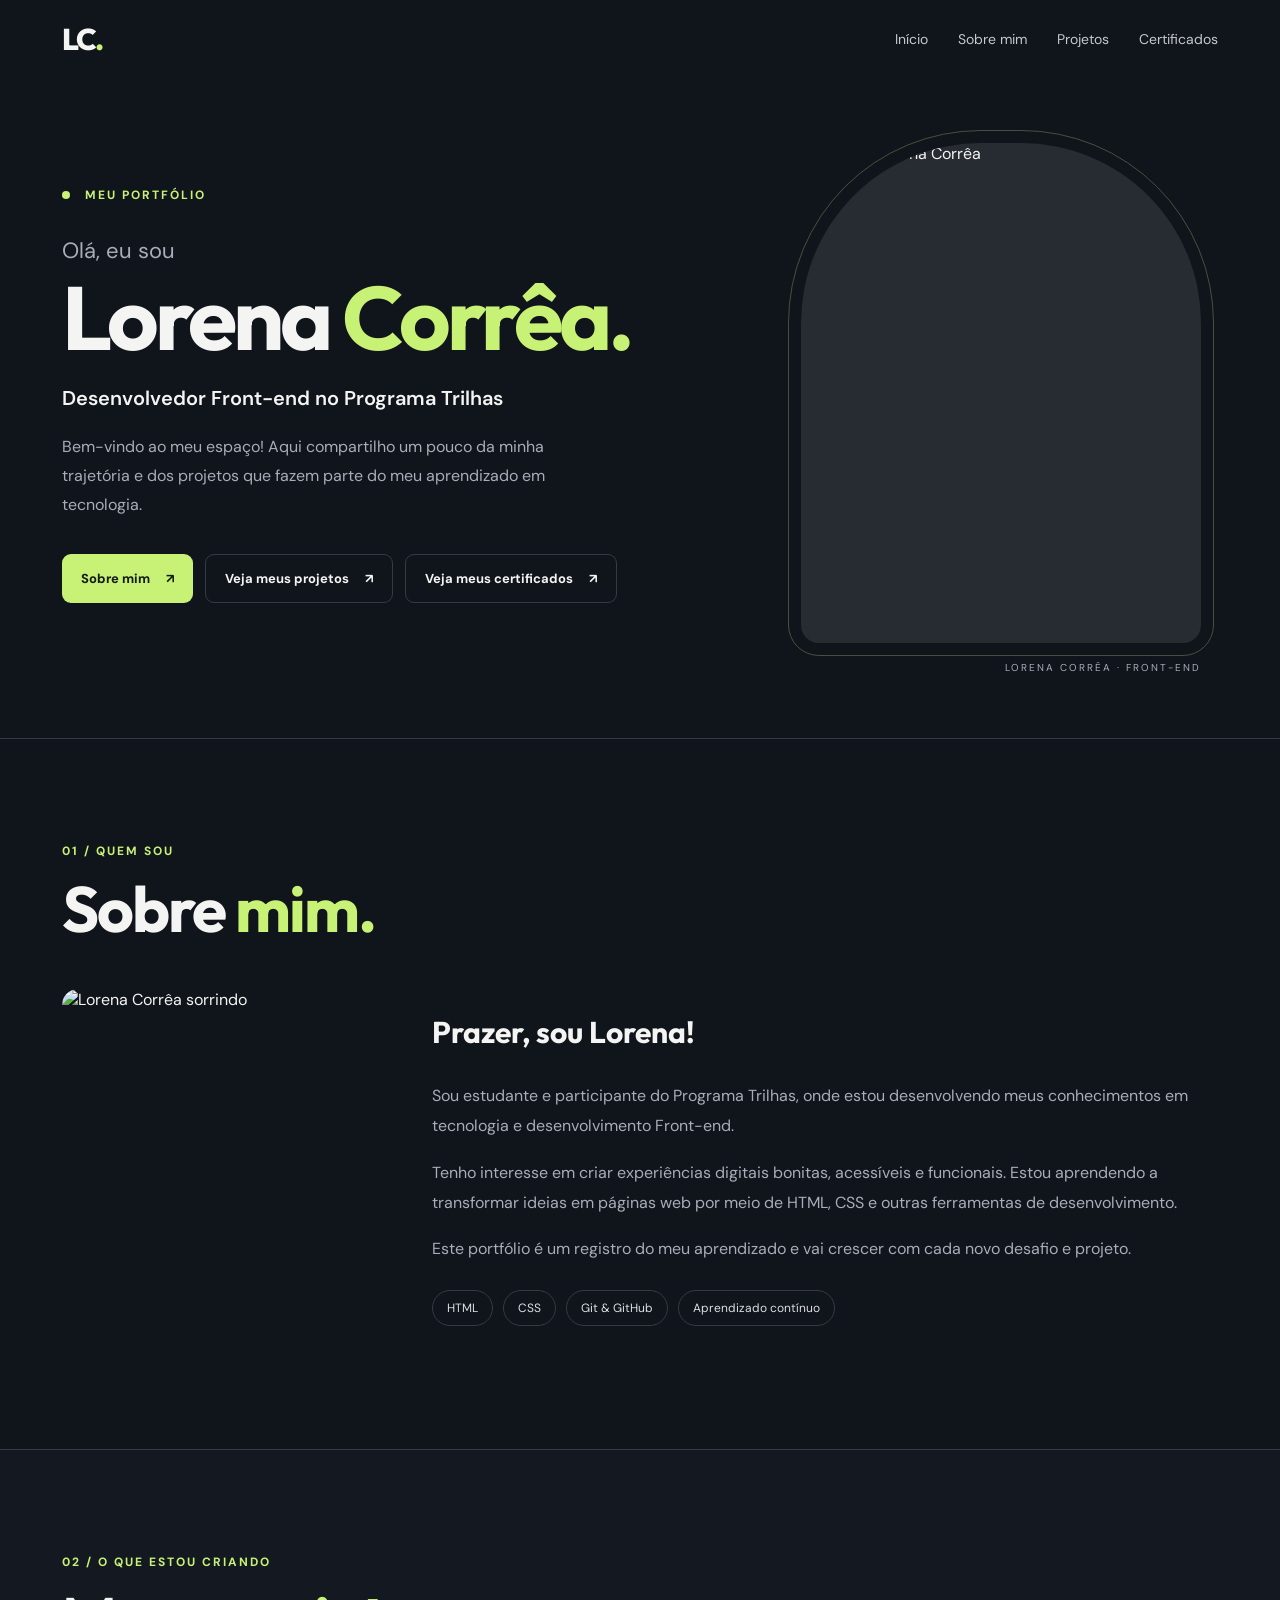
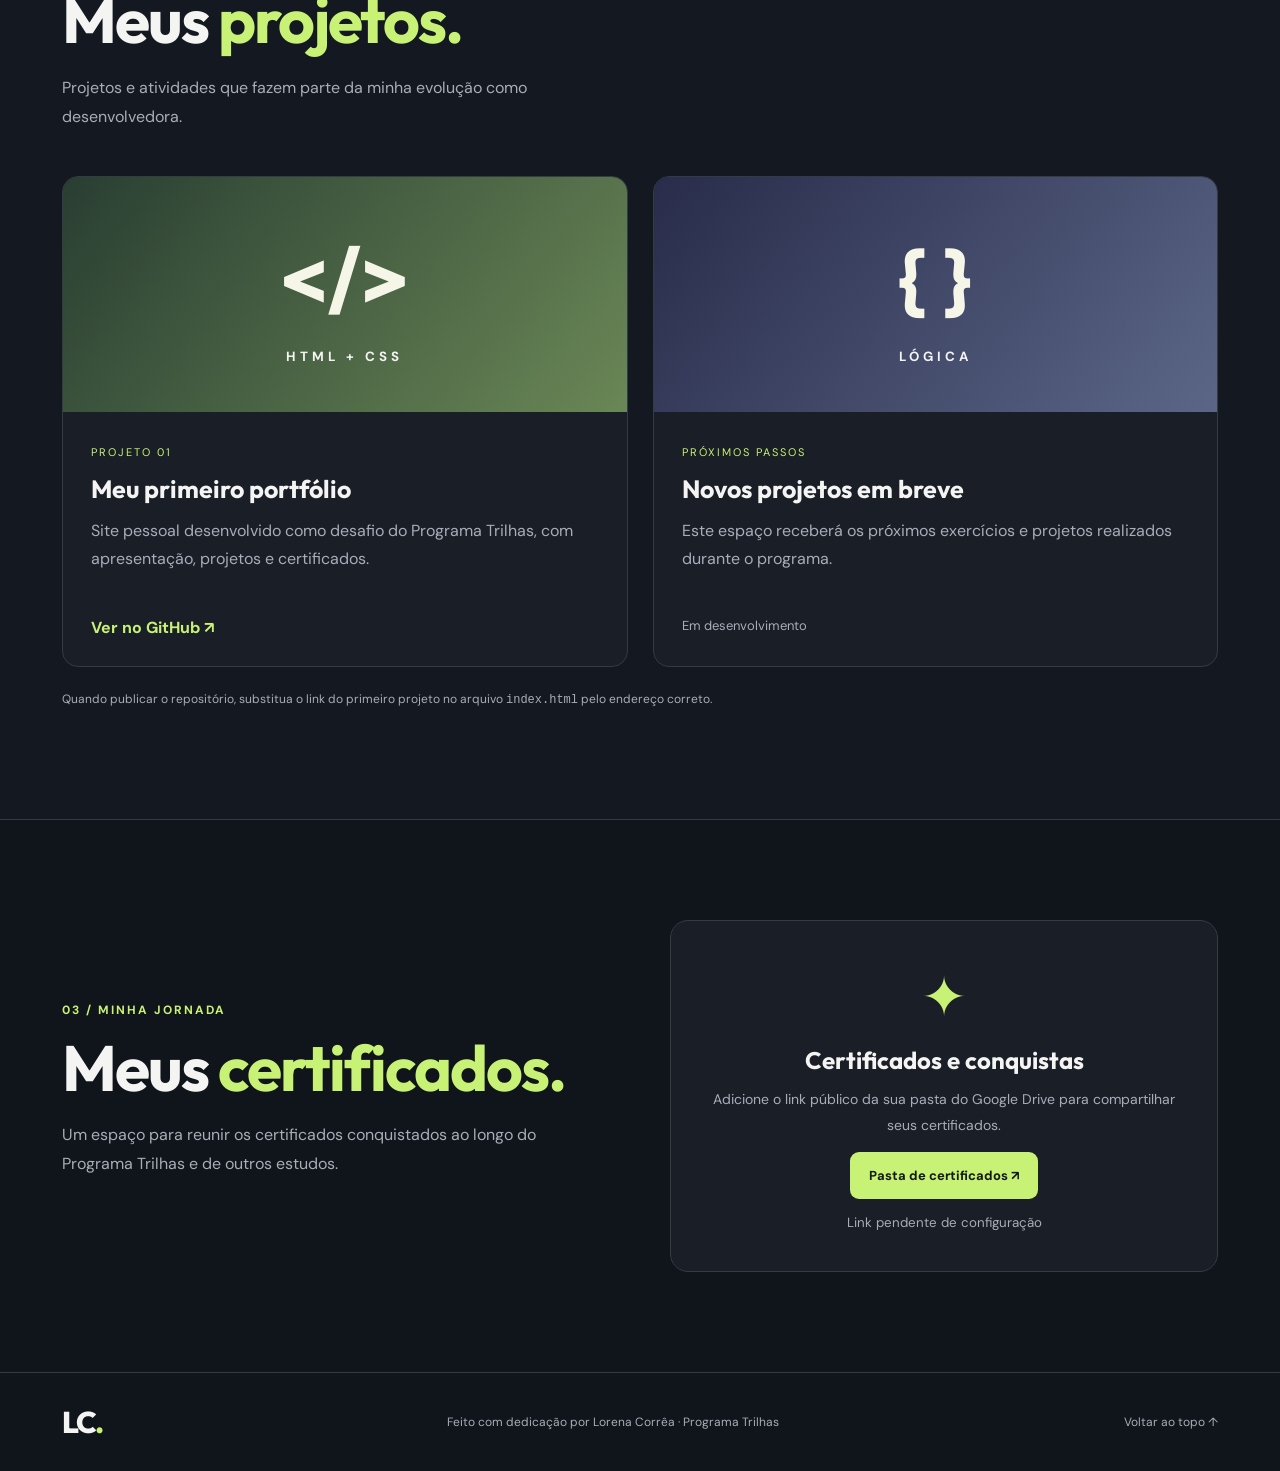
==== index.html @ d21b8ec5 "Add files via upload" ====
<!DOCTYPE html>
<html lang="pt-BR">
<head>
<meta charset="UTF-8"><meta name="viewport" content="width=device-width, initial-scale=1.0">
<meta name="description" content="Portfólio de Lorena Corrêa, desenvolvedora Front-end no Programa Trilhas.">
<title>Lorena Corrêa | Portfólio Front-end</title>
<link rel="stylesheet" href="style.css">
</head>
<body>
<header class="topbar"><a class="brand" href="#inicio" aria-label="Voltar ao início">LC<span>.</span></a><nav aria-label="Navegação principal"><a href="#inicio">Início</a><a href="#sobre">Sobre mim</a><a href="#projetos">Projetos</a><a href="#certificados">Certificados</a></nav></header>
<main>
<section class="hero" id="inicio"><div class="hero-copy"><span class="eyebrow"><span class="dot"></span> MEU PORTFÓLIO</span><p class="greeting">Olá, eu sou</p><h1>Lorena <em>Corrêa.</em></h1><p class="subtitle">Desenvolvedor Front-end no Programa Trilhas</p><p class="intro">Bem-vindo ao meu espaço! Aqui compartilho um pouco da minha trajetória e dos projetos que fazem parte do meu aprendizado em tecnologia.</p><div class="actions"><a class="btn primary" href="#sobre">Sobre mim <span>↗</span></a><a class="btn secondary" href="#projetos">Veja meus projetos <span>↗</span></a><a class="btn secondary" href="#certificados">Veja meus certificados <span>↗</span></a></div></div><div class="photo-wrap"><div class="photo-frame"><img src="assets/lorena.jpeg" alt="Foto de Lorena Corrêa"></div><span class="photo-label">LORENA CORRÊA · FRONT-END</span></div></section>
<section class="section" id="sobre"><div class="section-heading"><span class="eyebrow">01 / QUEM SOU</span><h2>Sobre <em>mim.</em></h2></div><div class="about-grid"><div class="about-photo"><img src="assets/lorena.jpeg" alt="Lorena Corrêa sorrindo"></div><div class="about-text"><h3>Prazer, sou Lorena!</h3><p>Sou estudante e participante do Programa Trilhas, onde estou desenvolvendo meus conhecimentos em tecnologia e desenvolvimento Front-end.</p><p>Tenho interesse em criar experiências digitais bonitas, acessíveis e funcionais. Estou aprendendo a transformar ideias em páginas web por meio de HTML, CSS e outras ferramentas de desenvolvimento.</p><p>Este portfólio é um registro do meu aprendizado e vai crescer com cada novo desafio e projeto.</p><div class="tags"><span>HTML</span><span>CSS</span><span>Git & GitHub</span><span>Aprendizado contínuo</span></div></div></div></section>
<section class="section projects-section" id="projetos"><div class="section-heading"><span class="eyebrow">02 / O QUE ESTOU CRIANDO</span><h2>Meus <em>projetos.</em></h2><p>Projetos e atividades que fazem parte da minha evolução como desenvolvedora.</p></div><div class="projects-grid"><article class="project-card"><div class="project-art art-one"><span>&lt;/&gt;</span><small>HTML + CSS</small></div><div class="project-info"><span class="project-number">PROJETO 01</span><h3>Meu primeiro portfólio</h3><p>Site pessoal desenvolvido como desafio do Programa Trilhas, com apresentação, projetos e certificados.</p><a class="project-link" href="https://github.com/" target="_blank" rel="noopener noreferrer" data-placeholder="github">Ver no GitHub ↗</a></div></article><article class="project-card"><div class="project-art art-two"><span>{ }</span><small>LÓGICA</small></div><div class="project-info"><span class="project-number">PRÓXIMOS PASSOS</span><h3>Novos projetos em breve</h3><p>Este espaço receberá os próximos exercícios e projetos realizados durante o programa.</p><span class="coming-soon">Em desenvolvimento</span></div></article></div><p class="hint">Quando publicar o repositório, substitua o link do primeiro projeto no arquivo <code>index.html</code> pelo endereço correto.</p></section>
<section class="section certificates" id="certificados"><div><span class="eyebrow">03 / MINHA JORNADA</span><h2>Meus <em>certificados.</em></h2><p>Um espaço para reunir os certificados conquistados ao longo do Programa Trilhas e de outros estudos.</p></div><div class="certificate-box"><div class="certificate-icon">✦</div><h3>Certificados e conquistas</h3><p>Adicione o link público da sua pasta do Google Drive para compartilhar seus certificados.</p><a class="btn primary" href="#certificados" id="cert-link" aria-disabled="true">Pasta de certificados ↗</a><small>Link pendente de configuração</small></div></section>
</main><footer><a class="brand" href="#inicio">LC<span>.</span></a><p>Feito com dedicação por Lorena Corrêa · Programa Trilhas</p><a href="#inicio">Voltar ao topo ↑</a></footer>
<script src="script.js"></script>
</body></html>
---- style.css ----
@import url('https://fonts.googleapis.com/css2?family=DM+Sans:wght@400;500;600;700&family=Outfit:wght@400;500;600;700;800&display=swap');
:root{--bg:#10141b;--panel:#191e27;--ink:#f4f4f2;--muted:#a8adb7;--accent:#c8f276;--line:#343b44}*{box-sizing:border-box}html{scroll-behavior:smooth;scroll-padding-top:90px}body{margin:0;background:var(--bg);color:var(--ink);font-family:'DM Sans',Arial,sans-serif}a{color:inherit;text-decoration:none}.topbar{height:78px;max-width:1220px;margin:auto;padding:0 32px;display:flex;align-items:center;justify-content:space-between}.brand{font-family:Outfit,sans-serif;font-size:30px;font-weight:800;letter-spacing:-2px}.brand span{color:var(--accent)}nav{display:flex;gap:30px}nav a{font-size:14px;color:#c5c8ce;transition:color .2s}nav a:hover,footer a:hover{color:var(--accent)}.hero{max-width:1220px;margin:auto;min-height:650px;padding:65px 32px 95px;display:grid;grid-template-columns:1.2fr .8fr;gap:70px;align-items:center}.eyebrow{color:var(--accent);font-size:12px;font-weight:700;letter-spacing:2px}.dot{display:inline-block;width:8px;height:8px;border-radius:50%;background:var(--accent);margin-right:10px}.greeting{font-size:22px;color:var(--muted);margin:32px 0 5px}h1,h2,h3,p{margin-top:0}h1,h2,h3{font-family:Outfit,sans-serif}h1{font-size:clamp(58px,7vw,100px);line-height:1.04;letter-spacing:-4px;margin-bottom:22px}h1 em,h2 em{color:var(--accent);font-style:normal}.subtitle{font-size:20px;font-weight:600;margin-bottom:22px}.intro{max-width:530px;line-height:1.8;color:var(--muted)}.actions{display:flex;gap:12px;flex-wrap:wrap;margin-top:34px}.btn{display:inline-flex;align-items:center;justify-content:center;gap:16px;padding:15px 19px;border-radius:9px;font-size:13px;font-weight:700;transition:transform .2s,background .2s}.btn:hover{transform:translateY(-3px)}.primary{background:var(--accent);color:#131913}.secondary{border:1px solid var(--line);color:var(--ink)}.secondary:hover{background:#242b33}.photo-wrap{position:relative;max-width:400px;margin:auto;width:100%}.photo-frame{border-radius:180px 180px 18px 18px;overflow:hidden;background:#272c32;aspect-ratio:4/5;outline:1px solid #46513d;outline-offset:12px}.photo-frame img,.about-photo img{width:100%;height:100%;object-fit:cover;object-position:center}.photo-label{position:absolute;bottom:-31px;right:0;font-size:10px;letter-spacing:2px;color:var(--muted)}.section{padding:100px max(32px,calc((100vw - 1156px)/2));border-top:1px solid var(--line)}.section-heading{margin-bottom:45px}h2{font-size:clamp(44px,5vw,68px);line-height:1.1;letter-spacing:-2px;margin:14px 0 18px}.section-heading p,.certificates p{color:var(--muted);line-height:1.8;max-width:580px}.about-grid{display:grid;grid-template-columns:300px 1fr;gap:70px;align-items:center}.about-photo{height:360px;border-radius:16px;overflow:hidden}.about-text h3{font-size:30px}.about-text p{color:var(--muted);line-height:1.9}.tags{display:flex;flex-wrap:wrap;gap:10px;margin-top:25px}.tags span{border:1px solid var(--line);border-radius:30px;padding:9px 14px;color:#dce0e4;font-size:12px}.projects-section{background:#141921}.projects-grid{display:grid;grid-template-columns:repeat(2,minmax(0,1fr));gap:25px}.project-card{background:var(--panel);border:1px solid var(--line);border-radius:16px;overflow:hidden}.project-art{height:235px;display:flex;flex-direction:column;align-items:center;justify-content:center;gap:16px}.art-one{background:linear-gradient(130deg,#293e32,#6a8756)}.art-two{background:linear-gradient(130deg,#292c4b,#5b6687)}.project-art span{font-family:Outfit,sans-serif;font-size:85px;font-weight:700;color:#f5f5e8}.project-art small{letter-spacing:4px;font-weight:700}.project-info{padding:28px}.project-number{font-size:11px;color:var(--accent);letter-spacing:2px}.project-info h3{font-size:25px;margin:12px 0}.project-info p{line-height:1.7;color:var(--muted);min-height:76px}.project-link{display:inline-block;color:var(--accent);font-weight:700;margin-top:8px}.coming-soon{display:inline-block;color:var(--muted);font-size:13px;margin-top:8px}.hint{font-size:12px;color:var(--muted);margin-top:24px}.certificates{display:grid;grid-template-columns:1fr 1fr;gap:60px;align-items:center}.certificate-box{border:1px solid var(--line);background:var(--panel);border-radius:18px;padding:40px;text-align:center}.certificate-icon{font-size:55px;color:var(--accent)}.certificate-box h3{font-size:24px;margin:12px 0}.certificate-box p{font-size:14px}.certificate-box small{display:block;margin-top:15px;color:var(--muted)}footer{border-top:1px solid var(--line);padding:30px max(32px,calc((100vw - 1156px)/2));display:flex;justify-content:space-between;align-items:center;gap:25px}footer p,footer>a:last-child{font-size:12px;color:var(--muted);margin:0}@media(max-width:800px){.hero{grid-template-columns:1fr;padding-top:45px;gap:65px}.photo-wrap{max-width:320px;grid-row:1}.hero-copy{text-align:center}.intro{margin-left:auto;margin-right:auto}.actions{justify-content:center}.about-grid,.certificates{grid-template-columns:1fr;gap:35px}.about-photo{max-width:330px}.projects-grid{grid-template-columns:1fr}nav{gap:14px}nav a{font-size:12px}}@media(max-width:480px){.topbar{padding:0 18px}nav{gap:10px}nav a{font-size:11px}nav a:last-child{display:none}.hero{padding:40px 22px 70px}h1{letter-spacing:-2px;font-size:56px}.section{padding:70px 22px}.btn{width:100%}footer{padding:30px 22px;flex-direction:column;text-align:center}}
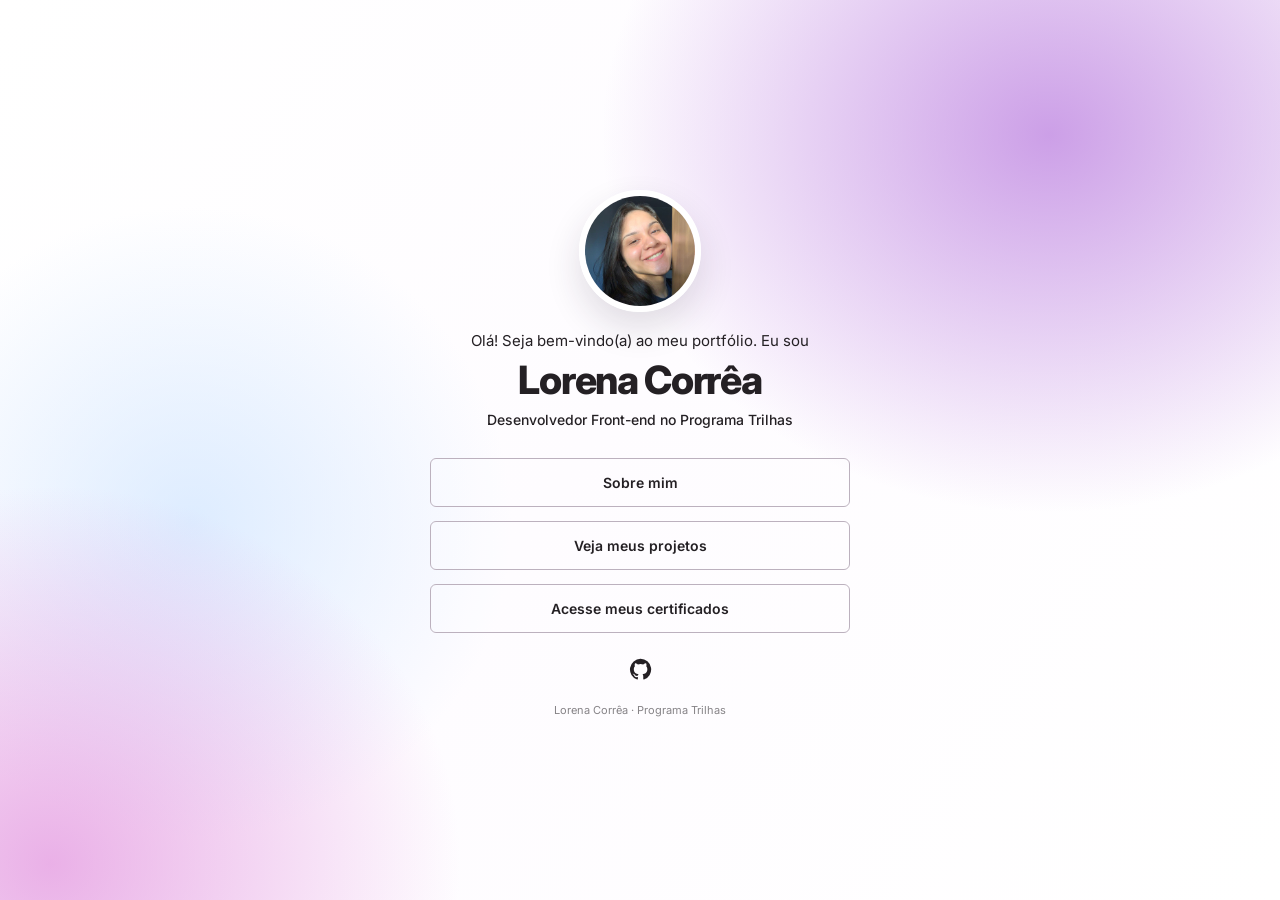
==== commit 77329643: "Add files via upload" ====
--- a/index.html
+++ b/index.html
@@ -1,18 +1,2 @@
-<!DOCTYPE html>
-<html lang="pt-BR">
-<head>
-<meta charset="UTF-8"><meta name="viewport" content="width=device-width, initial-scale=1.0">
-<meta name="description" content="Portfólio de Lorena Corrêa, desenvolvedora Front-end no Programa Trilhas.">
-<title>Lorena Corrêa | Portfólio Front-end</title>
-<link rel="stylesheet" href="style.css">
-</head>
-<body>
-<header class="topbar"><a class="brand" href="#inicio" aria-label="Voltar ao início">LC<span>.</span></a><nav aria-label="Navegação principal"><a href="#inicio">Início</a><a href="#sobre">Sobre mim</a><a href="#projetos">Projetos</a><a href="#certificados">Certificados</a></nav></header>
-<main>
-<section class="hero" id="inicio"><div class="hero-copy"><span class="eyebrow"><span class="dot"></span> MEU PORTFÓLIO</span><p class="greeting">Olá, eu sou</p><h1>Lorena <em>Corrêa.</em></h1><p class="subtitle">Desenvolvedor Front-end no Programa Trilhas</p><p class="intro">Bem-vindo ao meu espaço! Aqui compartilho um pouco da minha trajetória e dos projetos que fazem parte do meu aprendizado em tecnologia.</p><div class="actions"><a class="btn primary" href="#sobre">Sobre mim <span>↗</span></a><a class="btn secondary" href="#projetos">Veja meus projetos <span>↗</span></a><a class="btn secondary" href="#certificados">Veja meus certificados <span>↗</span></a></div></div><div class="photo-wrap"><div class="photo-frame"><img src="assets/lorena.jpeg" alt="Foto de Lorena Corrêa"></div><span class="photo-label">LORENA CORRÊA · FRONT-END</span></div></section>
-<section class="section" id="sobre"><div class="section-heading"><span class="eyebrow">01 / QUEM SOU</span><h2>Sobre <em>mim.</em></h2></div><div class="about-grid"><div class="about-photo"><img src="assets/lorena.jpeg" alt="Lorena Corrêa sorrindo"></div><div class="about-text"><h3>Prazer, sou Lorena!</h3><p>Sou estudante e participante do Programa Trilhas, onde estou desenvolvendo meus conhecimentos em tecnologia e desenvolvimento Front-end.</p><p>Tenho interesse em criar experiências digitais bonitas, acessíveis e funcionais. Estou aprendendo a transformar ideias em páginas web por meio de HTML, CSS e outras ferramentas de desenvolvimento.</p><p>Este portfólio é um registro do meu aprendizado e vai crescer com cada novo desafio e projeto.</p><div class="tags"><span>HTML</span><span>CSS</span><span>Git & GitHub</span><span>Aprendizado contínuo</span></div></div></div></section>
-<section class="section projects-section" id="projetos"><div class="section-heading"><span class="eyebrow">02 / O QUE ESTOU CRIANDO</span><h2>Meus <em>projetos.</em></h2><p>Projetos e atividades que fazem parte da minha evolução como desenvolvedora.</p></div><div class="projects-grid"><article class="project-card"><div class="project-art art-one"><span>&lt;/&gt;</span><small>HTML + CSS</small></div><div class="project-info"><span class="project-number">PROJETO 01</span><h3>Meu primeiro portfólio</h3><p>Site pessoal desenvolvido como desafio do Programa Trilhas, com apresentação, projetos e certificados.</p><a class="project-link" href="https://github.com/" target="_blank" rel="noopener noreferrer" data-placeholder="github">Ver no GitHub ↗</a></div></article><article class="project-card"><div class="project-art art-two"><span>{ }</span><small>LÓGICA</small></div><div class="project-info"><span class="project-number">PRÓXIMOS PASSOS</span><h3>Novos projetos em breve</h3><p>Este espaço receberá os próximos exercícios e projetos realizados durante o programa.</p><span class="coming-soon">Em desenvolvimento</span></div></article></div><p class="hint">Quando publicar o repositório, substitua o link do primeiro projeto no arquivo <code>index.html</code> pelo endereço correto.</p></section>
-<section class="section certificates" id="certificados"><div><span class="eyebrow">03 / MINHA JORNADA</span><h2>Meus <em>certificados.</em></h2><p>Um espaço para reunir os certificados conquistados ao longo do Programa Trilhas e de outros estudos.</p></div><div class="certificate-box"><div class="certificate-icon">✦</div><h3>Certificados e conquistas</h3><p>Adicione o link público da sua pasta do Google Drive para compartilhar seus certificados.</p><a class="btn primary" href="#certificados" id="cert-link" aria-disabled="true">Pasta de certificados ↗</a><small>Link pendente de configuração</small></div></section>
-</main><footer><a class="brand" href="#inicio">LC<span>.</span></a><p>Feito com dedicação por Lorena Corrêa · Programa Trilhas</p><a href="#inicio">Voltar ao topo ↑</a></footer>
-<script src="script.js"></script>
-</body></html>
+<!DOCTYPE html><html lang="pt-BR"><head><meta charset="UTF-8"><meta name="viewport" content="width=device-width,initial-scale=1.0"><meta name="description" content="Portfólio de Lorena Corrêa, participante do Programa Trilhas."><title>Início | Lorena Corrêa</title><link rel="stylesheet" href="estilo.css"></head>
+<body class="home"><div class="site-shell"><main class="profile" id="inicio"><img class="avatar" src="lorena.jpeg" alt="Foto de Lorena Corrêa"><p class="greeting">Olá! Seja bem-vindo(a) ao meu portfólio. Eu sou</p><h1>Lorena Corrêa</h1><p class="subtitle">Desenvolvedor Front-end no Programa Trilhas</p><nav class="actions" aria-label="Páginas do portfólio"><a class="action" href="sobre.html">Sobre mim</a><a class="action" href="projetos.html">Veja meus projetos</a><a class="action" data-certificados href="#">Acesse meus certificados</a></nav><div class="social"><a data-github href="#" aria-label="GitHub de Lorena"><svg viewBox="0 0 24 24" aria-hidden="true"><path fill="currentColor" d="M12 .9A11.1 11.1 0 0 0 8.5 22.5c.55.1.75-.24.75-.53v-2.05c-3.06.67-3.7-1.3-3.7-1.3-.5-1.27-1.23-1.6-1.23-1.6-1.01-.7.08-.69.08-.69 1.11.08 1.69 1.14 1.69 1.14.99 1.68 2.6 1.19 3.23.91.1-.72.39-1.2.7-1.48-2.44-.27-5.01-1.22-5.01-5.44 0-1.2.43-2.18 1.14-2.94-.11-.28-.5-1.39.1-2.9 0 0 .93-.3 3.05 1.12a10.65 10.65 0 0 1 5.56 0c2.12-1.42 3.04-1.12 3.04-1.12.61 1.51.22 2.62.11 2.9.71.76 1.13 1.74 1.13 2.94 0 4.23-2.57 5.16-5.02 5.43.4.35.76 1.02.76 2.05v3.03c0 .29.2.64.76.53A11.1 11.1 0 0 0 12 .9Z"/></svg></a></div></main><footer class="footer">Lorena Corrêa · Programa Trilhas</footer></div><script src="script.js"></script></body></html>
--- a/estilo.css
+++ b/estilo.css
@@ -0,0 +1,4 @@
+@import url('https://fonts.googleapis.com/css2?family=Inter:wght@400;500;600;700;800&display=swap');
+:root{--text:#242024;--outline:#bcb1be;--glassy:rgba(255,255,255,.23);--shadow:0 16px 35px rgba(44,25,56,.14)}
+*{box-sizing:border-box}html{min-height:100%;scroll-behavior:smooth}body{margin:0;min-height:100vh;font-family:Inter,Arial,sans-serif;color:var(--text);background:#fff;position:relative}body::before{content:"";position:fixed;inset:0;z-index:-1;background:radial-gradient(ellipse 35% 42% at 82% 15%,rgba(189,131,224,.77),transparent 100%),radial-gradient(ellipse 32% 42% at 4% 96%,rgba(224,140,220,.68),transparent 100%),radial-gradient(ellipse 25% 35% at 15% 58%,rgba(194,222,255,.55),transparent 100%),linear-gradient(125deg,#fff,#fefcff 47%,#fff)}
+a{color:inherit;text-decoration:none}button{font:inherit}.site-shell{min-height:100vh;display:flex;flex-direction:column}.profile{max-width:900px;width:100%;padding:0 24px;margin:0 auto;text-align:center}.home .profile{padding-top:clamp(90px,22vh,190px)}.inner .profile{padding-top:clamp(34px,7vh,70px)}.avatar{display:block;object-fit:cover;object-position:center;aspect-ratio:1;border-radius:50%;width:122px;height:122px;margin:0 auto;border:6px solid white;box-shadow:var(--shadow)}.inner .avatar{width:100px;height:100px;border-width:5px}.greeting{font-size:15px;line-height:1.5;margin:18px 0 4px}.profile h1{font-size:clamp(27px,3.1vw,39px);letter-spacing:-1.3px;line-height:1.2;margin:3px 0 8px;font-weight:800}.subtitle{font-size:14px;font-weight:500;margin:0}.actions{width:min(100%,420px);display:flex;flex-direction:column;gap:14px;margin:30px auto 15px}.action{border-radius:6px;border:1px solid var(--outline);min-height:49px;display:flex;align-items:center;justify-content:center;font-size:14px;font-weight:600;background:var(--glassy);transition:background .18s, transform .18s,box-shadow .18s;cursor:pointer;padding:10px}.action:hover,.action:focus-visible{background:rgba(255,255,255,.68);transform:translateY(-2px);box-shadow:0 5px 14px rgba(60,20,70,.1)}.social{margin:22px auto 0;display:flex;align-items:center;justify-content:center;gap:20px}.social a{width:28px;height:28px;display:grid;place-items:center;transition:transform .18s}.social a:hover{transform:translateY(-2px)}.social svg{width:23px;height:23px}.content{width:min(920px,100%);padding:28px 24px 50px;margin:0 auto;flex:1}.about{max-width:800px;margin:45px auto 0;display:grid;grid-template-columns:1fr 1fr;align-items:center;gap:40px}.about .panel{background:rgba(255,255,255,.45);padding:24px;border:1px solid rgba(255,255,255,.6);border-radius:14px;line-height:1.85;font-size:15px;box-shadow:0 8px 28px rgba(75,44,85,.07)}.about h2,.project-heading{font-size:25px;margin:0 0 14px;letter-spacing:-.6px}.about p{margin:0 0 12px}.about p:last-child{margin:0}.about-decoration{display:flex;justify-content:center;align-items:center;position:relative;height:280px}.about-decoration::before{content:"";position:absolute;background:white;width:215px;height:215px;border-radius:50%;box-shadow:var(--shadow)}.about-decoration img{position:relative;width:160px;height:160px;object-fit:cover;border-radius:50%}.projects{max-width:660px;margin:10px auto 0}.project-heading{text-align:center;font-size:24px}.project-card{display:grid;grid-template-columns:148px 1fr;gap:17px;align-items:center;min-height:164px;padding:12px;border:1px solid rgba(127,102,133,.32);background:rgba(255,255,255,.34);border-radius:8px;margin:16px 0;box-shadow:0 8px 18px rgba(79,45,94,.06)}.project-thumb{height:136px;border-radius:6px;overflow:hidden;display:flex;flex-direction:column;align-items:center;justify-content:center;gap:10px;background:radial-gradient(circle at 70% 15%,#c99be8,transparent 75%),linear-gradient(130deg,#fff,#f9e3f7 64%,#f2e7ff);border:1px solid #e8ddeb;color:#32283c}.project-thumb svg{height:45px;width:45px}.project-thumb span{font-size:12px;font-weight:700}.project-body h2{margin:0 0 8px;font-size:18px}.project-body p{font-size:13px;color:#534b55;line-height:1.6;margin:0 0 15px}.project-button{font-size:13px;font-weight:600;display:inline-flex;align-items:center;justify-content:center;padding:10px 14px;border:1px solid var(--outline);border-radius:5px;background:rgba(255,255,255,.5);min-width:150px}.project-button:not([aria-disabled="true"]):hover{background:#fff}.project-button[aria-disabled="true"]{opacity:.65;cursor:not-allowed}.secondary-nav{margin:25px auto 0;display:flex;gap:12px;flex-wrap:wrap;justify-content:center}.secondary-nav .action{min-width:145px;min-height:42px;font-size:13px}.note{font-size:12px;color:#574d5b;text-align:center;margin:26px auto 0;max-width:650px;line-height:1.7}.footer{font-size:11px;text-align:center;opacity:.55;padding:20px}.visually-hidden{position:absolute;width:1px;height:1px;padding:0;margin:-1px;overflow:hidden;clip:rect(0,0,0,0);white-space:nowrap;border:0}@media(max-width:680px){.home .profile{padding-top:95px}.inner .profile{padding-top:32px}.avatar{width:112px;height:112px}.about{grid-template-columns:1fr;gap:12px;margin-top:15px}.about-decoration{height:130px;order:-1}.about-decoration::before{width:125px;height:125px}.about-decoration img{width:103px;height:103px}.project-card{grid-template-columns:105px 1fr;gap:12px}.project-thumb{height:122px}.project-thumb svg{height:32px;width:32px}.project-body h2{font-size:16px}.project-button{min-width:0}.content{padding-left:18px;padding-right:18px}}@media(max-width:380px){.project-card{grid-template-columns:1fr}.project-thumb{height:98px}.project-body{padding:0 3px 5px}}
